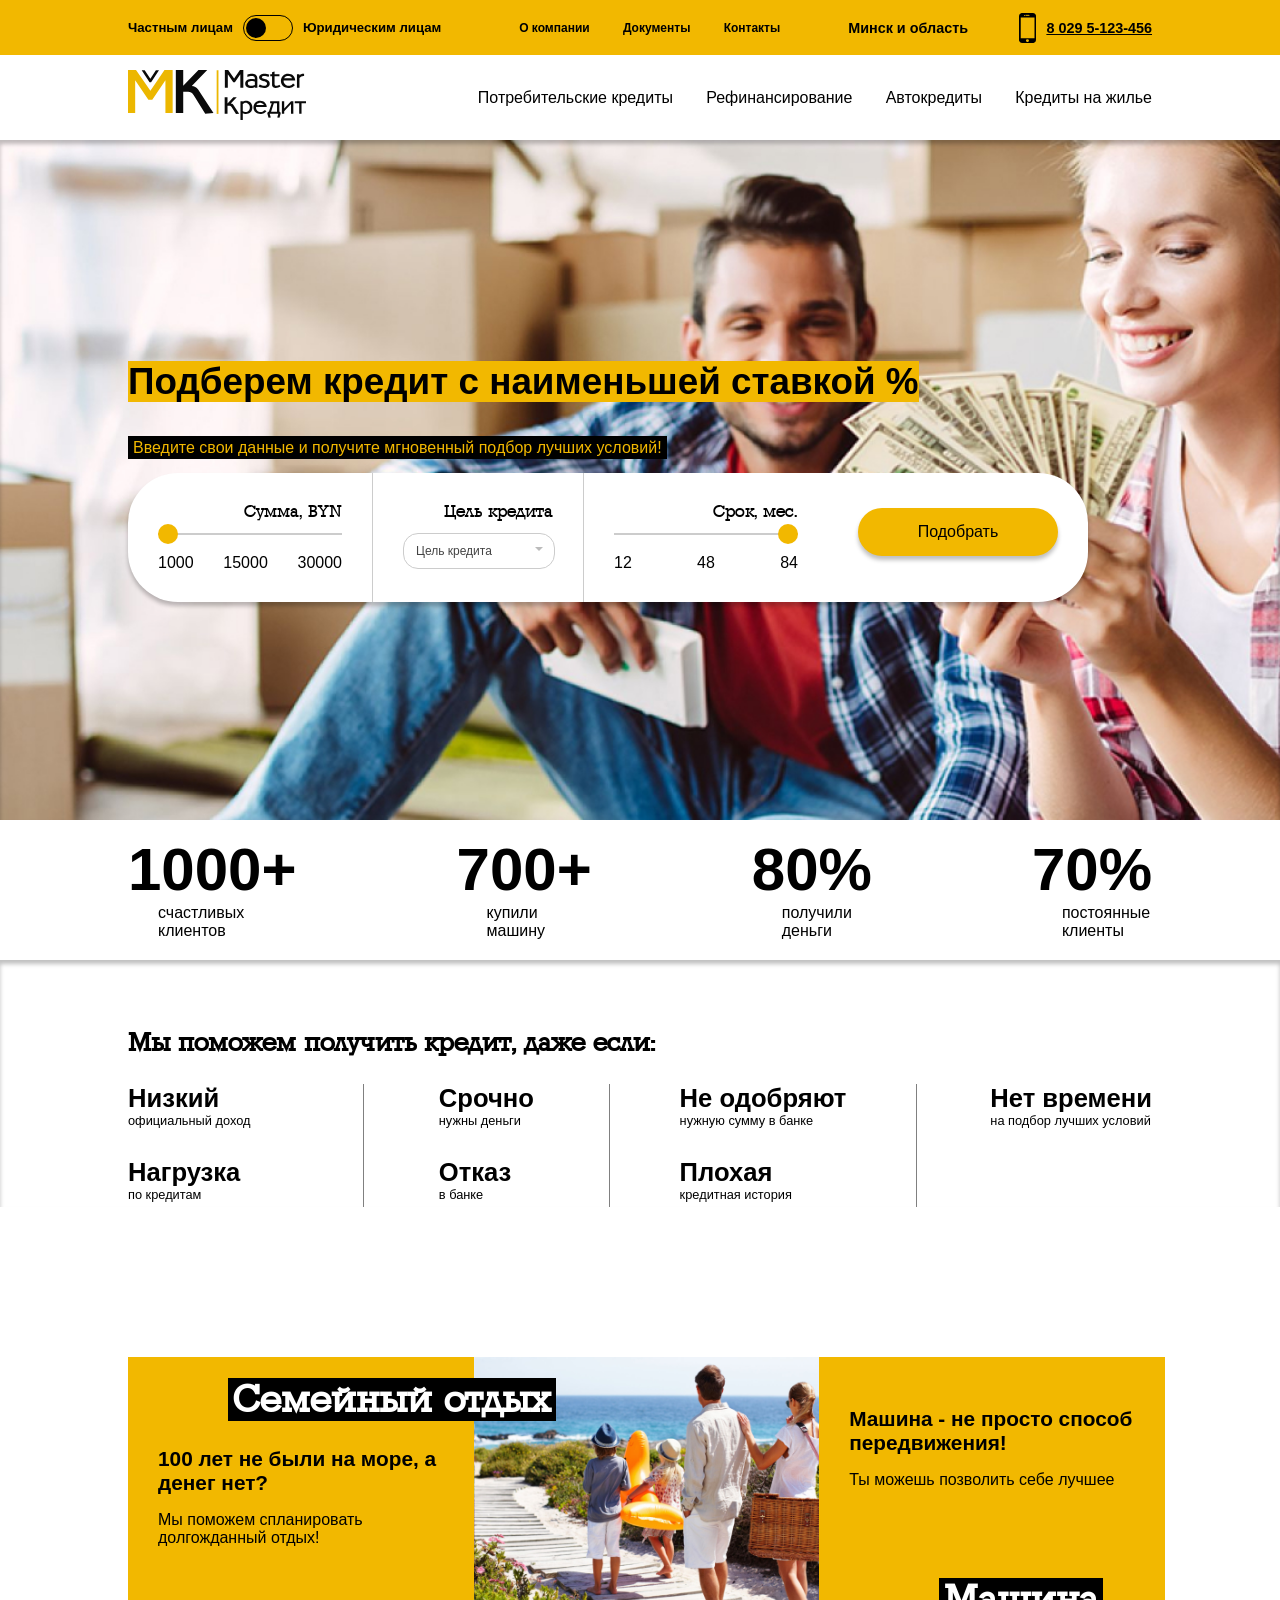
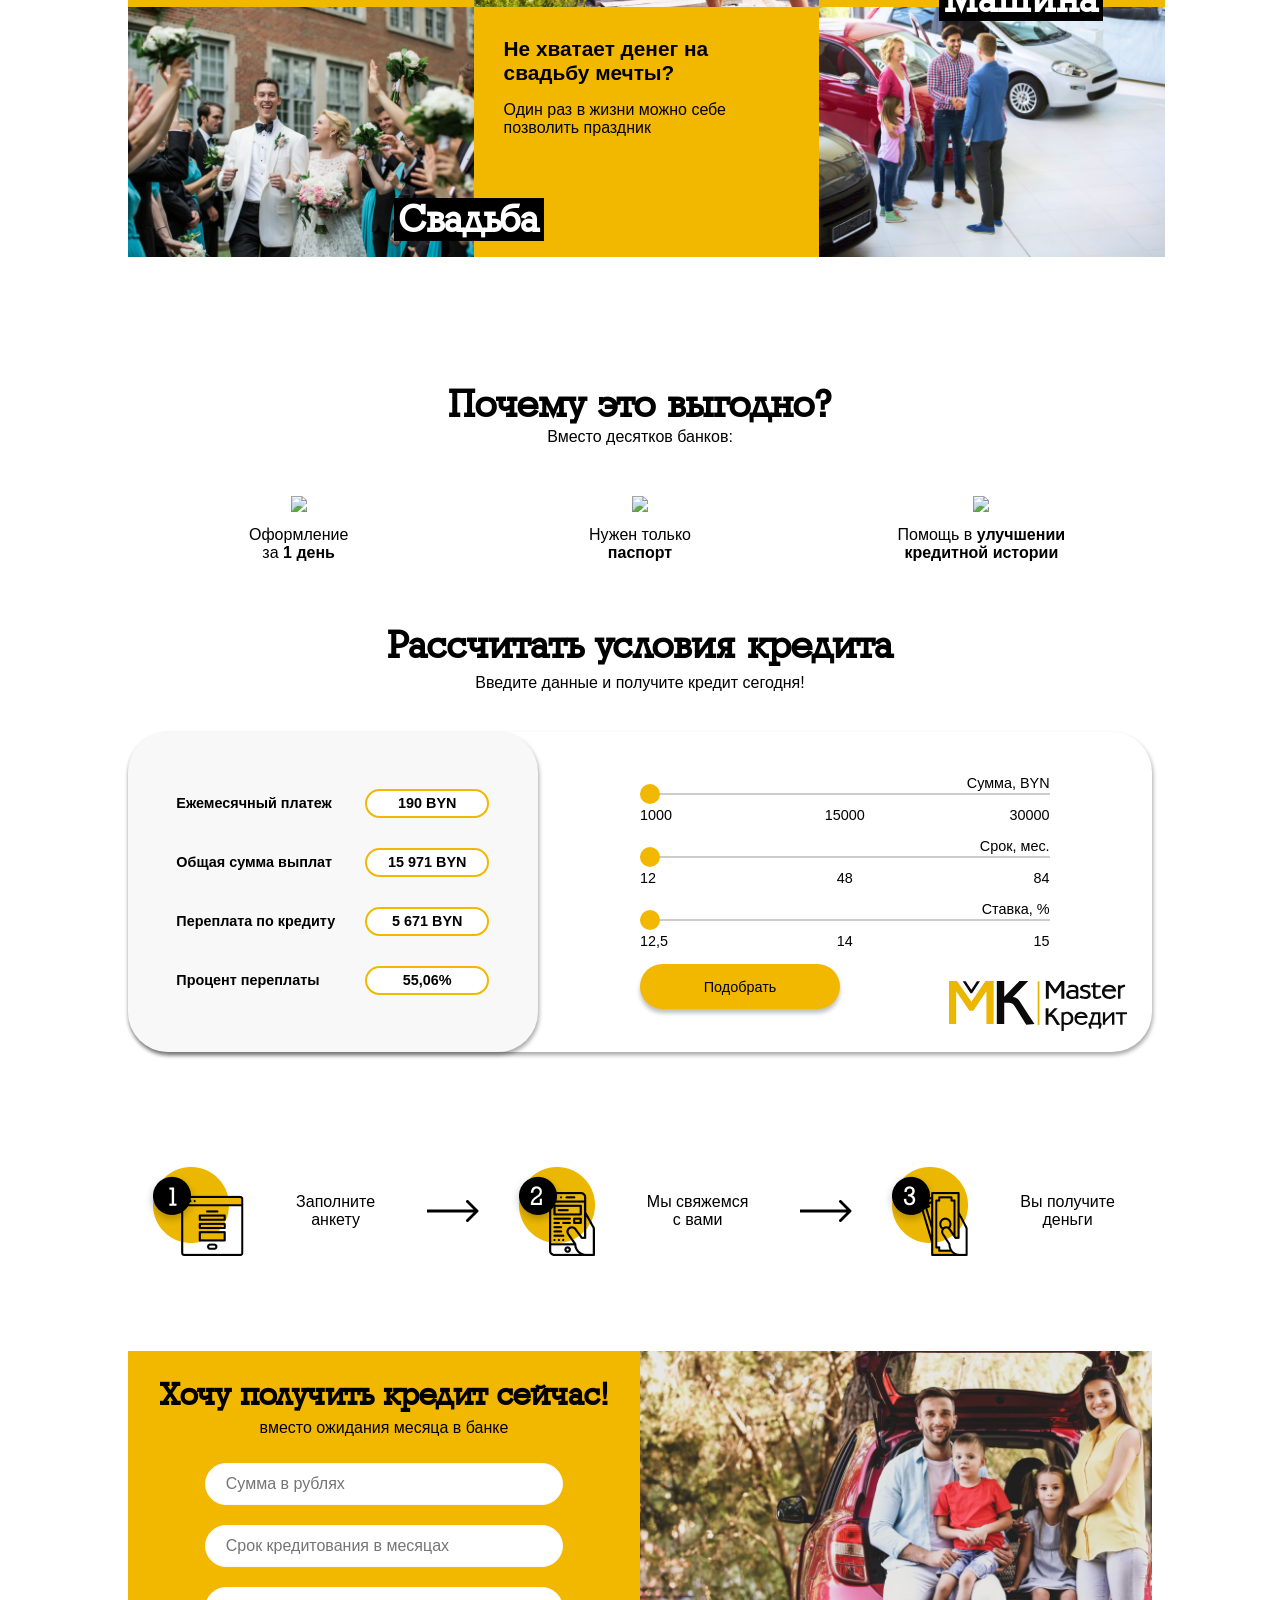
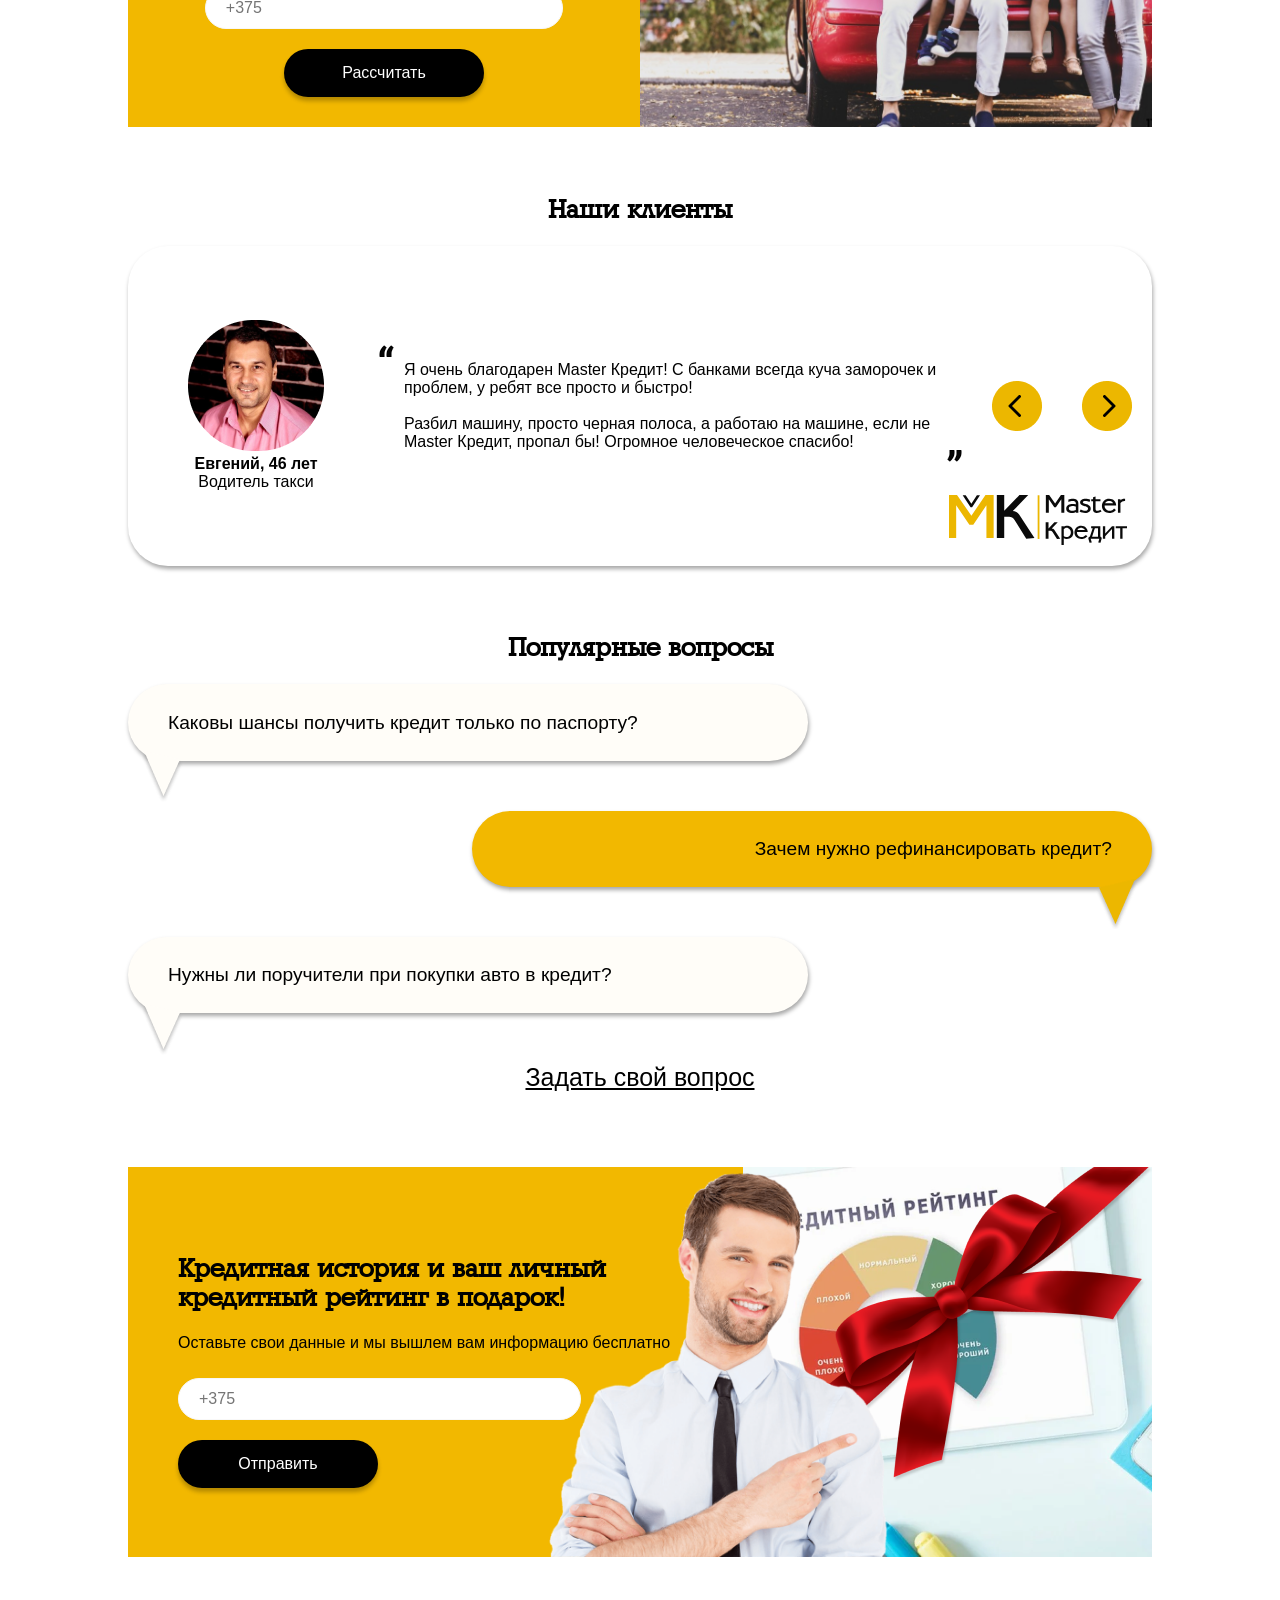
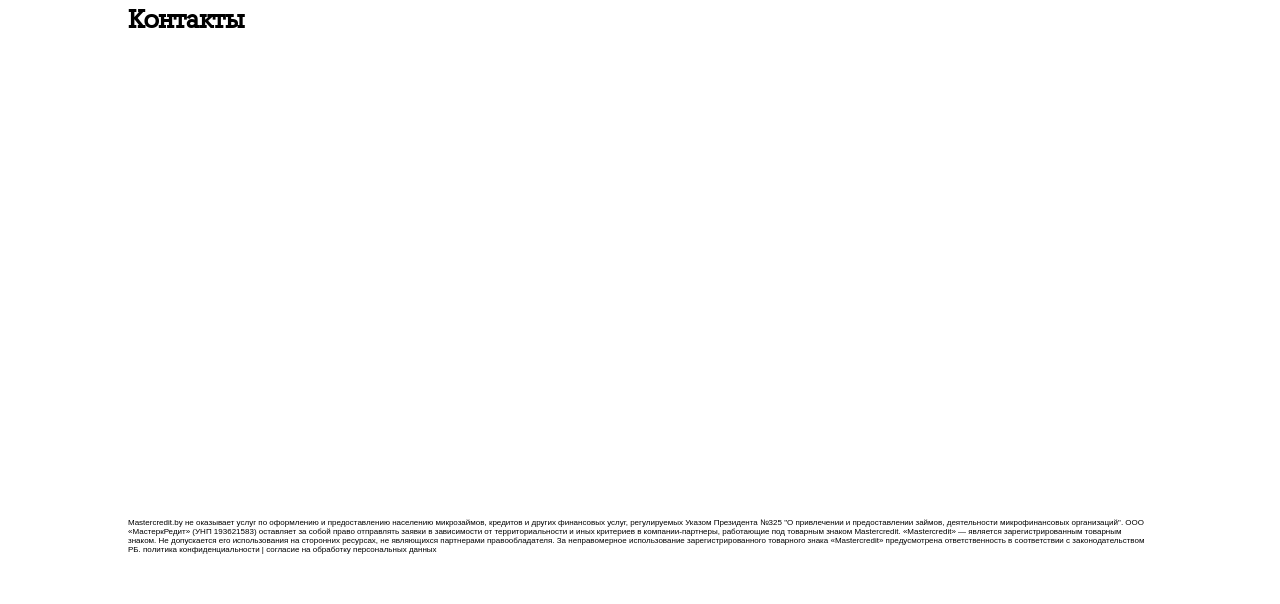
==== index.html @ 84ad0b0e ":wq" ====
<!DOCTYPE html>
<html>
<head> 
	<meta charset="utf-8">
	<meta name="viewport" content="width=device-width, initial-scale=1">
	<title>Master Кредит</title>

	<link rel="stylesheet" type="text/css" href="normalize.css">
	<link rel="stylesheet" type="text/css" href="style.css">
	<link rel="stylesheet" type="text/css" href="slider.css">
	<link rel="stylesheet" type="text/css" href="custom_select.css">
	<link rel="stylesheet" type="text/css" href="sidebars.css">

	<style>
	@font-face {
    	font-family: Pompadur; /* Гарнитура шрифта */
    	src: url(images/17521.ttf); /* Путь к файлу со шрифтом */
   	}
   	.custom-font {
    	font-family: Pompadur, 'Comic Sans MS', cursive;
   	}
	</style>
	
</head>
<body>
<header>
	<div class="header-content">
		<div class="yellow-nav" id="yellownav">
			<div class="nav-content">
				<div class="switch">
					<div>
						<span>Частным лицам</span>
					</div>
					<div>
						<div class="switch-button">
							<div>
							</div>
						</div>
					</div>
					<div>
						<span>Юридическим лицам</span>
					</div>
				</div>
				<div class="subnav">
					<ul>
						<li><a href='about_company.html'><span>О компании</span></a></li>
						<li><a href="docs.html"><span>Документы</span></a></li>
						<li><span>Контакты</span></li>
					</ul>
				</div>
				<div class="cities">
					<span>Минск и область</span>
				</div>
				<div class="telephone">
					<img src="images/phone.png">
					<span><a href="tel:+80295123456">8 029 5-123-456</a></span>
				</div>
			</div>
		</div>
		<div class="sidebar-button">
			<img src="images/cross.png">
		</div>
		<div class="yellow-sidebar">
				<div class="switch">
					<div class="switch-person">
						<span>Частным<br>лицам</span>
					</div>
					<div class="switch-entity">
						<span>Юридическим<br>лицам</span>
					</div>
				</div>
				<div style="width: 66%; margin: 0 auto;">
					<div class="ul-box">
						<ul>
							<li><a href='about_company.html'><span>О компании</span></a></li>
							<li><a href="docs.html"><span>Документы</span></a></li>
							<li><span>Контакты</span></li>
						</ul>
					</div>
					<hr>
					<div class="cities">
						<span>Минск и область</span>
					</div>
					<div class="telephone">
						<img src="images/phone.png">
						<span><a href="tel:+80295123456">8 029 5-123-456</a></span>
					</div>
					</div>
			</div>
		<div class="white-nav">
			<div class="nav-content">
				<a href="index.html">
					<div class="logo"><img src="images/logo.svg"></div>
				</a>
				<div class="subnav">
					<ul>
						<li><a href='consumer_credit.html'>Потребительские кредиты</a></li>
						<li><a href='refinancing.html'>Рефинансирование</a></li>
						<li><a href='car_credit.html'>Автокредиты</a></li>
						<li style="margin-right: 0"><a href='home_loans.html'>Кредиты на жилье</a></li>
					</ul>
				</div>
			</div>
		</div>
	</div>
</header>
<div class="slide main-slide">
	<div class="page">
		<h3><span class="yellow-fond">Подберем кредит с наименьшей ставкой % </span></h3>
		<p><span class="black-fond">Введите свои данные и получите мгновенный подбор лучших условий!</span></p>
		<div class="head-calculator">
			<form>
				<div>
					<div>
						<label for="sum" class="custom-font">Сумма, BYN</label>
						<input type="range" min="1000" max="30000" step="30" value="1000" id="sum">
						<div class="span-holder">
							<span>1000</span><span>15000</span><span>30000</span>
						</div>
					</div>
				</div>
				
					<!-- <div>
						<label for="select" class="custom-font">Цель кредита</label>
						<div class="custom-select" style="width: 200px;">
							<select name="select" id="select">
								<option selected value="1">Автокредит</option>
			    				<option value="2">Кредит для бизнеса</option>
			    				<option value="3">Бытовой кредит</option>
			    			</select>
		    			</div>
	    			</div> -->
    			<div class="super-wrapper">
	    			<div class="Wrapper" style="width: 180px;position: absolute;">
	    				<p class="custom-font">Цель кредита</p>
						<div class="selectric" onclick="show ();">
	    					<div class="label"><span>Цель кредита</span><b class="button">▾</b>
	    					</div>
	    					<div id="options" class="hidden">
					            <ul class="select-menu">
					                <li>Автокредит</li>
					                <li>Кредит для бизнеса</li>
					                <li>Бытовой кредит</li>
<!-- 					                <li>Option 4</li>
					                <li>Option 5</li>
					                <li>Option 6</li>
					                <li>Option 7</li>  -->
					            </ul>
					        </div>
					    </div>
					</div>
				</div>
				<div>
					<div>
						<label for="time" class="custom-font">Срок, мес.</label>
						<input type="range" min="12" max="84" step="6" value="1000" id="time">
						<div class="span-holder">
							<span>12</span><span>48</span><span>84</span>
						</div>
					</div>
				</div>
				<div>
					<div id="button-container">
					<button type="submit"><p>Подобрать</p></button>
					</div>
				</div>
			</form>
		</div>
	</div>
</div>
<div class="head-numbers">
	<div class="page">
		<div>
			<h2>1000+</h2>
			<p>счастливых клиентов</p>
		</div>
		<div>
			<h2>700+</h2>
			<p>купили машину</p>
		</div>
		<div>
			<h2>80%</h2>
			<p>получили деньги</p>
		</div>
		<div>
			<h2>70%</h2>
			<p>постоянные клиенты</p>
		</div>
	</div>
</div>

<div class="slide second-slide">
	<div class="page">
		<h2 class="title custom-font">Мы поможем получить кредит, даже если:</h2>
		<div class="second-slide-content-box">
			<div>
				<div>
					<div>
						<h3>Низкий</h3>
						<p>официальный доход</p>
					</div>
					<div>
						<h3>Нагрузка</h3>
						<p style="margin-bottom: 5px">по кредитам</p>
					</div>
				</div>
			</div>
			<div>
				<div>
					<div>
						<h3>Срочно</h3>
						<p>нужны деньги</p>
					</div>
					<div>
						<h3>Отказ</h3>
						<p style="margin-bottom: 5px">в банке</p>
					</div>
				</div>
			</div>
			<div>
				<div>
					<div>
						<h3>Не одобряют</h3>
						<p>нужную сумму в банке</p>
					</div>
					<div>
						<h3>Плохая</h3>
						<p style="margin-bottom: 5px">кредитная история</p>
					</div>
				</div>
			</div>
			<div>
				<div>
					<div>
						<h3>Нет времени</h3>
						<p>на подбор лучших условий</p>
					</div>
				</div>
			</div>
		</div>
	</div>
</div>
<div class="page">
	<div class="slide third-slide">
		<div class="box">
			<div>
				<h3 class="title custom-font" style="top:-10px; left: 100px; z-index: 1; white-space: nowrap"><span class="black-fond white-letters" style="padding: 5px 5px 0px 5px;">Семейный отдых</span></h3>
				<div class="grid-box grid-box-1">
					<h5>100 лет не были на море, а денег нет?</h5>
					<p>Мы поможем спланировать долгожданный отдых!</p>
				</div>
			</div>
			<div class="image_3">
				<!-- <img src="images/image_3.png"> -->
			</div>
			<div>
				<div class="grid-box grid-box-3">
					<h5>Машина - не просто способ передвижения!</h5>
					<p>Ты можешь позволить себе лучшее</p>
				</div>
				<h3 class="title custom-font" style="top:190px; left: 120px; z-index: 1; white-space: nowrap"><span class="black-fond white-letters" style="padding: 5px 5px 0px 5px;">Машина</span></h3>
				
			</div>
			<div class="image_5">
				<!-- <img src="images/image_5.png"> -->
			</div>
			<div>
				<div class="grid-box grid-box-5">
					<h5>Не хватает денег на свадьбу мечты?</h5>
					<p>Один раз в жизни можно себе позволить праздник</p>
				</div>
				<h3 class="title custom-font" style="top:160px; left: -80px; z-index: 1; white-space: nowrap"><span class="black-fond white-letters" style="padding: 5px 5px 0px 5px;">Свадьба</span></h3>
				
			</div>
			<div class="image_4">
				<!-- <img src="images/image_4.png"> -->
			</div>
		</div>
	</div>
	<div class="slide fourth-slide">
		<div>
			<h3 class="title custom-font">Почему это выгодно?</h3>
			<p>Вместо десятков банков:</p>
		</div>
		<div class="fourth-slide-box">
				<div>
					<figure>
						<img src="images/clocks.png">
					</figure>

					<figure>
						<img src="images/passport.png">
					</figure>

					<figure>
						<img src="images/document.png">
					</figure>
				</div>
				
				<div>
					<p>Оформление<br>за <strong>1 день</strong></p>
					<p>Нужен только<br><strong>паспорт</strong></p>
					<p>Помощь в <strong>улучшении<br>кредитной истории</strong></p>
				</div>

		</div>
	</div>
	<div class="slide fifth-slide">
		<div>
			<h3 class="title custom-font">Рассчитать условия кредита</h3>
			<p>Введите данные и получите кредит сегодня!</p>
		</div>
		<div class="main-calculator">
			<div class="results">
				<div>
					<div>
						<div>
							<span>Ежемесячный платеж</span>
						</div>
						<div class="res">
							<span>190 BYN</span>
						</div>
					</div>
					<div>
						<div>
							<span>Общая сумма выплат</span>
						</div>
						<div class="res">
							<span>15 971 BYN</span>
						</div>
					</div>
					<div>
						<div>
							<span>Переплата по кредиту</span>
						</div>
						<div class="res">
							<span>5 671 BYN</span>
						</div>
					</div>
					<div>
						<div>
							<span>Процент переплаты</span>
						</div>		
						<div class="res">
							<span>55,06%</span>
						</div>
					</div>
				</div>
			</div>
			<div class="calculator">
				<form>
				<div>
					<div>
						<label for="sum">Сумма, BYN</label>
						<input type="range" min="1000" max="30000" step="30" value="1000" id="sum">
						<div class="flex">
							<span>1000</span><span>15000</span><span>30000</span>
						</div>
					</div>
					<div>
						<label for="time">Срок, мес.</label>
						<input type="range" min="12" max="84" step="6" value="12" id="time">
						<div class="flex">
							<span>12</span><span>48</span><span>84</span>
						</div>
					</div>
					<div>
						<label for="stake">Ставка, %</label>
						<input type="range" min="12" max="15" step="10" value="12" id="stake">
						<div class="flex">
							<span>12,5</span><span>14</span><span>15</span>
						</div>
					</div>
				</div>
				<div style="display: flex; justify-content: space-between; position: relative;">
					<button type="submit"><p>Подобрать</p></button>
				</div>
				</form>
			</div>
			<img src="images/logo.svg">
		</div>
	</div>
	<div class="slide sixth-slide">
		<div class="algoritm">
			<img src="images/profile.png">
			<span>Заполните анкету</span>
			<img src="images/arrow.png">
			<img src="images/telephone.png">
			<span>Мы свяжемся с&nbsp;вами</span>
			<img src="images/arrow.png">
			<img src="images/money.png">
			<span>Вы получите деньги</span>
		</div>
		<div class="form">
			<div>
				<form>
					<h3 class="title custom-font">Хочу получить кредит сейчас!</h3>
					<p>вместо ожидания месяца в банке</p>
					<input type="number" name="sum" placeholder="Сумма в рублях" required>
					<input type="number" name="time" placeholder="Срок кредитования в месяцах" required>
					<input type="tel" name="tel" placeholder="+375" required>
					<button type="submit"><p>Рассчитать</p></button>
				</form>
			</div>
			<div>
			</div>
		</div>
	</div>
	<div class="slide seventh-slide">
		<h2 class="title custom-font">Наши клиенты</h2>
		<div class="comment-field">
			<div class="comment-photo">
				<figure>
					<img src="images/comment_photo_1.png">
					<figcaption><strong>Евгений, 46 лет</strong><br>Водитель такси</figcaption>
				</figure>
			</div>
			<div class="comment-quote">
				<img src="images/quotes.png">
				<p>Я очень благодарен Master Кредит! С банками всегда куча заморочек и проблем, у ребят все просто и быстро!<br><br>Разбил машину, просто черная полоса, а работаю на машине, если не Master Кредит, пропал бы! Огромное человеческое спасибо!</p>
				<img src="images/quotes.png" style="transform: rotate(180deg)">
			</div>
			<!-- <div class="comment-nav"> -->
				<img src="images/arrow_yellow.png" style="transform: rotate(180deg)">
				<img src="images/arrow_yellow.png">
			<!-- </div> -->
			<img src="images/logo.svg">
		</div>
	</div>
	<div class="slide eighth-slide">
		<h2 class="title custom-font">Популярные вопросы</h2>
		<div class="question white-question">
			<div>
				<p>Каковы шансы получить кредит только по паспорту?</p>
			</div>
			<img src="images/triangle_white.png">
		</div>
		<div class="question yellow-question">
			<div>
				<p>Зачем нужно рефинансировать кредит?</p>
			</div>
			<img src="images/triangle_yellow.png">
		</div>
		<div class="question white-question">
			<div>
				<p>Нужны ли поручители при покупки авто в кредит?</p>
			</div>
			<img src="images/triangle_white.png">
		</div>
		<div>
			<p>Задать свой вопрос</p>
		</div>
	</div>
	<div class="slide ninth-slide form">
		<div>
			<form>
				<h2 class="title custom-font">Кредитная история и ваш личный кредитный рейтинг в подарок!</h2>
				<p>Оставьте свои данные и мы вышлем вам информацию бесплатно</p>
				<input type="tel" name="tel" placeholder="+375" style="margin-left: 0" required>
				<button type="submit" style="margin-left: 0"><p>Отправить</p></button>
			</form>
		</div>
		
		<img src="images/man_finger.png" height="390" style="position: absolute;right: 250px;">
		<img src="images/gift.png">
		
	</div>
</div>
<div class="page">
		<section class="contacts">
			<h2 class="title custom-font">Контакты</h2>
			<iframe src="https://www.google.com/maps/embed?pb=!1m18!1m12!1m3!1d50786.79485401171!2d27.545911509721822!3d53.90257461713392!2m3!1f0!2f0!3f0!3m2!1i1024!2i768!4f13.1!3m3!1m2!1s0x46dbcfc7f84568c3%3A0x92f114a4cc6ea2bc!2z0JTQtdGC0YHQutCw0Y8g0L7QtNC10LbQtNCwIFNhcmRpbmEgYmFieQ!5e0!3m2!1sru!2sru!4v1595436982731!5m2!1sru!2sru" width="800" height="450" frameborder="0" style="border:0;" allowfullscreen="" aria-hidden="false" tabindex="0"></iframe>
		<p>Mastercredit.by не оказывает услуг по оформлению и предоставлению населению микрозаймов, кредитов и других финансовых услуг, регулируемых Указом Президента №325 "О привлечении и предоставлении займов, деятельности микрофинансовых организаций". ООО «МастеркРедит» (УНП 193621583) оставляет за собой право отправлять заявки в зависимости от территориальности и иных критериев в компании-партнеры, работающие под товарным знаком Mastercredit.
		«Mastercredit» — является зарегистрированным товарным знаком. Не допускается его использования на сторонних ресурсах, не являющихся партнерами правообладателя. За неправомерное использование зарегистрированного товарного знака «Mastercredit» предусмотрена ответственность в соответствии с законодательством РБ.
		политика конфиденциальности | согласие на обработку персональных данных</p>
		</section>
	</div>
<div class="popup-wrapper">
	<div>
		<div class="popup-content">
			<h4 class="custom-font no-margins">Введите номер телефона</h4>
			<p class="no-margins">и мы сообщим вам условия кредитования</p>
			<form>
				<input type="tel" name="tel" placeholder="+375" required>
				<button type="submit"><p>Отправить</p></button>
			</form>
		</div>
		<img src="images/ipad.png" height="250">
		<img src="images/logo.png">
		<img src="images/cross.svg">
	</div>
</div>
</body>
<script type="text/javascript" src="custom_select.js"></script>
<script type="text/javascript" src="app.js"></script>
</html>
---- style.css ----
::selection {
	background-color: #F2B800;
}

.page, .nav-content {
	width: 80vw;
	margin: 0 auto;

	font-family: Arial;
}

.no-margins {
    margin: 0;
    padding: 0;
}

/*.header-content {
	max-width: 900px;
	margin: 0 15vw;

}*/

h3 {
	font-size: 2.2em;
}

a {
	text-decoration: none;
	color: inherit;
}

a:visited {
	color: inherit;
}

.yellow-nav {
	background-color: #F2B800;
	height: 55px;
	font-weight: 700;
	font-size: 12px; 
	white-space: nowrap
}


.yellow-fond {
	background-color: #F2B800;
	display: inline;
}

.black-fond {
	background-color: black;
	display: inline;
	color: #F2B800;
}

.white-letters {
	color: #fff;
}


.nav-content {
	height: 100%;
	display: flex;
	justify-content: space-between;
}

.nav-content > div {
	margin-right:2.5vw;
	display: flex;
	align-items: center;
	justify-content: center;
}


/*Переключатель в хедере*/
.switch {
	display: flex;
	text-align: center;
}

.switch > div {
	align-items: center;
	justify-content: center;
	margin-right: 10px;
	font-size: 1.1em;
}

.switch-button {
	width: 50px;
	height: 26px;
	border: 1px solid #000000;
	box-sizing: border-box;
	border-radius: 13px;
}

.switch-button > div {
	width: 20px;
	height: 20px;
	border-radius: 10px;
	background-color: black;
	margin: 2px;
}



/*Страницы сайта*/
.subnav > ul {
	height: 100%;
	list-style-type: none;
	display: flex;
	margin: 0;
	padding: 0;
}

.subnav > ul > li {
	display: flex;
	align-items: center;
	justify-content: center;
	margin-right: 1.3vw;
	margin-left: 1.3vw;

}


/*Города*/
.cities {
	font-size: 1.2em;
}

/*Телефон*/

.yellow-nav .telephone {
	font-size: 1.2em;
	text-decoration: underline;
	margin-right: 0;
	display: flex;
	align-items: center;
}

.telephone > img{
	margin-right: 10px;
}



.white-nav {
	padding: 15px;
}

.white-nav .nav-content {
	justify-content: space-between;
}

.white-nav .subnav {
	margin-right: 0;
}





.main-slide {
	background-image: url('images/image_1.jpg');
	background-repeat: no-repeat;
  	background-size: cover;
  	background-position: center;
  	height: 70vh;
  	box-shadow: inset 0px 4px 4px rgba(0, 0, 0, 0.25);
}


/*Заголовки заглавного слайда*/
.main-slide > .page {
	padding-top: 15vh;
}

.main-slide h3 {
	font-size: 2.3em;
	
	line-height: 1.1;
}

/*.main-slide p {
	font-size: 1.6em;
}
*/
.main-slide p span {
	padding: 3px 5px;
}


/*Калькулятор заглавного слайда*/
.head-calculator {
	width: 75vw;
	background-color: white;
	border-radius: 50px;
	box-shadow: 0px 4px 4px rgba(0, 0, 0, 0.25);
}

.head-calculator > form {
	display: flex;
}


.head-calculator > form > div {
	
	flex: 1 1 100%;
}

.head-calculator > form > div > div {
	margin: 30px;
	text-align: right;

}

.head-calculator > form > div:nth-child(1) {
	border-right: 1px solid #CCCCCC;
}

.head-calculator > form > div:nth-child(2) {
	border-right: 1px solid #CCCCCC;
	flex: 0 0 210px;
}


/*.head-calculator > form > div:last-child {
	border-right: 1px solid #CCCCCC;
}*/

.head-calculator label, .head-calculator input {
	display: block;
}

.head-calculator input {
	width: 100%;
	margin: 10px 0;
}

.span-holder {
	display: flex;
	justify-content: space-between;
}

/*#button-container {
	display: block;
	width: 200px;
	margin: 30px auto;
}*/

button[type=submit]{
	background-color: #F2B800;
	border-color: transparent;
	border-radius: 25px;
	box-shadow: 0px 4px 4px rgba(0, 0, 0, 0.25);
	width: 200px;
	margin: 0 auto;
	display: block;
	outline: none;

}

button[type=submit] > p {
	font-size: 1em;
	margin: 12px;

}




.head-numbers .page {
	display: flex;
	justify-content: space-between; 
	text-align: center;
}

.head-numbers {
	text-align: center;
}
.head-numbers h2 {
	font-size: 60px;
	margin: 0;
	margin-top: 15px;
	padding: 0;
}

.head-numbers p {
	margin: 0;
	margin-left: 30px; 
	margin-bottom: 20px;
	padding: 0;
	width: 50px;

}



.slide {
	padding-top: 50px;
}

.second-slide{
	box-shadow: inset 0px 4px 4px rgba(0, 0, 0, 0.25);
}

.second-slide h2 {
	margin-bottom: 25px;
}

.second-slide-content-box{
	display: flex;
}



.second-slide-content-box h3 {
	margin: 0;
	padding: 0;
	font-size: 1.6em;
}

.second-slide-content-box p {
	margin: 0;
	padding: 0;
	margin-bottom: 30px;
	font-size: 0.8em;
}



.second-slide-content-box > div {
	flex: 1 1 23%;
	border-right: 1px solid grey;
	display: flex;
}

.second-slide-content-box > div > div {
	/*display: inline-block;
	margin: 50px;*/ 
	margin: auto;
}

.second-slide-content-box > div:nth-child(1) > div{
	margin-left: 0;
}

.second-slide-content-box > div:nth-child(2){
	flex: 1 1 24%;
}
.second-slide-content-box > div:nth-child(3){

	flex: 1 1 30%;
}

.second-slide-content-box > div:nth-child(4) > div{
	margin-right: 0;
	margin-top: 0;
}

.second-slide-content-box > div:nth-child(4){
	border: none;
}

.third-slide {
	display: flex;
	margin-top: 100px 
}

.third-slide .box {
	display: grid;
	grid-template-columns: 27vw 27vw 27vw;
	margin: auto;
}

.third-slide> div >div:nth-child(odd){
	background-color: #F2B800;
}





.image_3, .image_4, .image_5 {
	height: 250px;
}
.image_3 {
	background-image: url('images/image_3.png');
  	background-size: cover;
  	background-position: center;
 }

.image_4 {
	background-image: url('images/image_4.png');
  	background-size: cover;
  	background-position: center;
 }

.image_5 {
	background-image: url('images/image_5.png');
  	background-size: cover;
  	background-position: center;
 }

.box > div {
	position: relative;
}

.box h3 {
	position: absolute;
}

.grid-box {
	margin: 30px;
}

.grid-box h5 {
	font-size: 1.3em;
	margin: 0;
	padding: 0;
}

.grid-box-1 {
	margin-top: 90px;
}

.grid-box-3 {
	margin-top: 50px;
}

.fourth-slide {
	text-align: center;
	margin-top: 80px;
}

.fourth-slide h3{
	margin:0;
	padding: 0; 
}

.fourth-slide p {
	margin-top: 0;
	padding-top: 0;
	flex: 1 1 100%;
}

.fourth-slide-box {
	margin-top: 50px;
}

.fourth-slide-box div {
	display: flex;
}

.fourth-slide-box figure {
	flex: 1 1 100%;
	margin: auto;
	padding: 0;
}

.fourth-slide-box figure img {
	margin-bottom: 10px;
}

.fourth-slide-box > div {
	display: flex;
}

.fifth-slide {
	text-align: center;
}

.fifth-slide h3 {
	margin: 0;
	padding: 0; 
}

.fifth-slide p {
	margin: 0;
	padding: 0;
	margin-bottom: 40px;
	margin-top: 5px;
}

.main-calculator {
	width: 80vw;
	height: 320px;
	box-shadow: 1px 3px 4px rgba(0, 0, 0, 0.35);
	border-radius: 40px;
	display: flex;
	font-size: 0.9em;
	position: relative;
}

.results {
	background-color: #F8F8F8;
	box-shadow: 1px 3px 4px rgba(0, 0, 0, 0.35);
	border-radius: 40px;
	width: 40%;
	display: flex;
}

.results > div {
	margin: auto;
}

.results > div > div {
	display: flex;
	justify-content: space-between;
	margin: 30px;
}

.results > div > div > div {
	
	display: flex;

}

.results span {
	margin: auto;
	margin-right: 30px;
	font-weight: 700;
}

.results .res {
	background-color: white;
	border: 2px solid #F2B800;
	border-radius: 15px;
	height: 25px;
	margin-right: 0;
}

div.res{
	margin: auto;
	align-content: flex-end;
	width: 120px;
}

.results .res > span {
	margin: auto;
}

.calculator {
	text-align: right;
	width: 40%;
	margin: auto;
	position: relative;
}

.calculator input ~ div {
	display: flex;
	margin-bottom: 15px;
}

.calculator span{
	flex: 1 1 100%; 
}

.calculator span:first-child{
	text-align: left;
}

.calculator span:nth-child(2){
	text-align: center;
}


.calculator button[type=submit] {
	margin: 0;
	height: 45px;
}

.main-calculator img {
	position: absolute;
	bottom: 20px;
	right: 25px;
}



.algoritm {
	margin-top: 50px;
	margin-bottom: 80px;
	display: flex;
	justify-content: space-around;
	align-items: center;
	text-align: center;
}

.algoritm img, .algoritm span {
	margin: 15px;
}


.form {
	display: flex;
	justify-content: center;
	width: 100%;
}

.form > div {
	width: 50%;
	background-color: #F2B800;
	display: flex;
}


.form > div > form {
	text-align: center;
	margin: 30px;
	margin-top: 0;
}

.form h3 {
	font-size: 1.8em;
	margin-bottom: 0; 
}

.form p {
	margin-top: 5px; 
}

.form input {
	width: 70%;
	margin: 10px;
	border-radius: 25px;
	height: 40px;
	border: 1px solid #f8f8f8;
	padding: 0 20px;
	outline: none;
}

.form button {
	margin-top: 10px; 
	background-color: black;
	color: white;
}



.form > div:last-child {
	background-image: url('images/family_car.png');
  	background-size: cover;
  	background-position: center;
}


.seventh-slide{
	text-align: center;
}

.comment-field {
	box-shadow: 1px 3px 4px rgba(0, 0, 0, 0.35);	
	width: 80vw;
	height: 320px;
	box-shadow: 1px 3px 4px rgba(0, 0, 0, 0.35);
	border-radius: 40px;
	display: flex;
	align-items: center;
	justify-content: space-around;
	position: relative;
}

.comment-field > div, .comment-field > img {
	margin: 20px;
}

.comment-quote{
	position: relative;
	text-align: left;
	max-width: 550px;
	
}

.comment-quote img {
	position: absolute;
}

.comment-quote img:first-child {
	left: -25px;
}

.comment-quote img:last-child {
	right: -10px;
	bottom: 5px;
}

.comment-field img[src*=logo] {
	position: absolute;
	right: 25px;
	bottom: 20px;
	margin: 0;
}


.eighth-slide {
	text-align: center;
}

.eighth-slide p {
	font-size: 1.2em;
}

.question {
	box-shadow: 1px 3px 4px rgba(0, 0, 0, 0.35);
	border-radius: 40px;
	max-width: 600px; 
	padding: 8px 40px;
	position: relative;
	margin-bottom: 50px;
	display: flex;
}

.triangle {
	width: 36px;
	height: 45px;
	background: #FFFDF8;
	box-shadow: 0px 4px 4px rgba(0, 0, 0, 0.25);
}

.question > img {
	position: absolute;
	left: 10px;
	top: 63px;
}

.white-question {
	background-color: #FFFDF8;
}

.yellow-question {
	margin-left: auto;
	background-color: #F2B800;
	position: relative;
}

.yellow-question > div {
	margin-left: auto;
	
}

.yellow-question > img {
	position: absolute;
	left: 620px;
    top: 63px;
}

.eighth-slide > div:last-child {
	font-size: 1.3em;
	text-decoration: underline;
}

.ninth-slide {
	position: relative;
}

.ninth-slide > div {
	width: 70%;
	display: flex;
}

.ninth-slide > div > form {
	text-align: left;
	margin: auto 50px;
	z-index:1
}

	#button-container {
		margin-top: 35px; 
	}


@media screen and (max-width: 1200px) {
	.nav-content {
		font-size: 0.9em;
		margin-left: 3%;
	}

	img[src*=logo]{
		width: 122px;
	}

	.algoritm {
		font-size: 0.9em;
	}

	.algoritm img {
		width: 60px;
	}
	.head-calculator {
		position: absolute;
		width: 80vw;
	}

	.head-calculator button {
		width: 140px;
	}

	.head-calculator span, .head-calculator p{
		font-size: 12px;
	}

	.eighth-slide p {
		font-size: 1em;
	}

	.question > img {
		top: 53px;
	}

	.subnav {
		width: 100%;
	}

	.subnav > ul {
		width: 100%;
	}

	.subnav > ul > li {
		flex: 1 1 100%;
	}

	.white-nav .logo {
		margin-right: 4vw;
	}

	.third-slide h5 {
		font-size: 1.1em;
	}

	.third-slide p {
		font-size: 0.9em;
	}
}

@media screen and (max-width: 540px) {

	.page{
		width: 100%;
		text-align: center;
	}

	.head-calculator {


	}

	.main-slide {
		height: 55vh;
		background-image:url('images/main_image_phone.jpg');
	}

	.main-slide h3 {
		font-size: 1.6em;
		width: 80vw;
    	margin: 0 auto;
	}

	.main-slide p {
		font-size: 1.2em;
		width: 80vw;
    	margin: 0 auto;
    	margin-top: 5vh;
	}
}

.popup-wrapper {
	display: none;
	position: fixed;
	top:0;
	width: 100%;
	height: 100%;
	background-color: rgba(0,0,0,0.6);
	z-index: 50000;
}

.popup-wrapper > div {
	width: 600px;
	background-color: white;
	border-radius: 50px;
	box-shadow: 0px 4px 4px rgba(0, 0, 0, 0.25);
	margin: auto;
	position: relative;
}

.popup-content {
	margin: 50px 70px;
	width: 60%;
}

.popup-content p {
	margin-top: 5px;
	margin-bottom: 30px;
}

.popup-content input {
	width: 85%;
	margin-bottom: 20px;
	border-radius: 25px;
	height: 40px;
	border: 1px solid #ccc;
	padding: 0 20px;
	outline: none;
}

.popup-content button {
	width: 150px;
	height: 45px;
}

.popup-content button p{
	margin: 8px;
}

.popup-wrapper img {
	position: absolute;
	right: 0;
	bottom: 0;
}

.popup-wrapper img[src*='logo'] {
	right: 25px;
    bottom: 20px;
}

.popup-wrapper img:last-child {
	top: 0;
	right: -40px;
	cursor: pointer;
}

.contacts {
	margin-bottom: 50px;
	margin-top: 50px;
}

.contacts p:last-child {
	font-size: 0.5em;
	text-align: left;
}
---- slider.css ----
input[type=range] {
	-webkit-appearance: none;
	width: 100%;
}
input[type=range]:focus {
  outline: none;
}





input[type=range]::-webkit-slider-thumb {
	-webkit-appearance: none;
  height: 20px;
	width: 20px;
	border-radius: 50%;
	background: #F2B800;
	cursor: pointer;
	margin-top: -11px; /* Вам нужно указать значение для поля в Chrome, но в Firefox и IE это происходит автоматически */
}

input[type=range]::-moz-range-thumb {
	height: 20px;
	width: 20px;
	border-radius: 50%;
	background: #F2B800;
	cursor: pointer;
}

input[type=range]::-ms-thumb {
	height: 20px;
	width: 20px;
	border-radius: 50%;
	background: #F2B800;
	cursor: pointer;
}

input[type=range]::-ms-track {
  width: 100%;
  cursor: pointer;
  background: transparent; /* Скрывает слайдер, чтобы можно было добавить собственные стили. */
  border-color: transparent;
  color: transparent;

}




input[type=range]::-webkit-slider-runnable-track {
  width: 100%;
  cursor: pointer;
  background: none;
  border-top: 2px solid #CCCCCC;

}
 
input[type=range]::-moz-range-track {
  width: 100%;
  cursor: pointer;
  background: none;
  border-top: 2px solid #CCCCCC;

}
 
input[type=range]::-ms-track {
  width: 100%;
  cursor: pointer;
  background: transparent;
  border-color: transparent;
  border-width: 16px 0;
  color: transparent;
}
input[type=range]::-ms-fill-lower {
  background: #CCCCCC;
}

input[type=range]::-ms-fill-upper {
  background: #CCCCCC;
}
---- custom_select.css ----
.super-wrapper {
        position: relative;
        width: 240px;
        flex: 0 0 240px;
      }


      .Wrapper p {
        font-size: 1em;
        margin: 0;
        padding: 0;
        margin-bottom: 10px;
      }


      .selectric {
          width: 150px;
          border: 1px solid #ccc;
          border-radius: 15px;
          background: #fff;
          position: relative;
          z-index: 1;
          -webkit-touch-callout: none;
          -webkit-user-select: none;
          -khtml-user-select: none;
          -moz-user-select: none;
          -ms-user-select: none;
          user-select: none;
          cursor: default;

      }
      .selectric .label {
          text-align: left;
          display: block;
          white-space: nowrap;
          overflow: hidden;
          margin: 0 30px 0 0;
          padding: 8px;
          padding-left: 12px;
          font-size: 12px;
          line-height: 18px;
          color: #444;
          min-height: 18px;
      }
      .selectric .button {
          display: block;
          position: absolute;
          right: 0;
          top: 0;
          width: 30px;
          height: 30px;
          color: #BBB;
          text-align: center;
          font: 0/0 a;
          *font: 20px/30px Lucida Sans Unicode, Arial Unicode MS, Arial;
      }
      .selectric .button:after {
          content:" ";
          position: absolute;
          top: 0;
          right: 0;
          bottom: 0;
          left: 0;
          margin: auto;
          width: 0;
          height: 0;
          border: 4px solid transparent;
          border-top-color: #BBB;
          border-bottom: none;
      }
      .select-menu {
          text-align: left;
          height: 75px;
          width: 128px;
          overflow: hidden;
          
          list-style-type: none;
          margin-top: 0;
          margin: 0 30px 0 0;
          padding: 8px;
          padding-left: 12px;
          font-size: 12px;
          line-height: 25px;
          position: absolute;
          background: white;
          border: 1px solid #ccc;
          border-radius: 15px;
          position: absolute;
          z-index: 1;
          -webkit-touch-callout: none;
          -webkit-user-select: none;
          -khtml-user-select: none;
          -moz-user-select: none;
          -ms-user-select: none;
          user-select: none;
          cursor: pointer;
      }
      .hidden {
          visibility: hidden;
      }
      .visible {
          visibility: visible;
      }
      .Wrapper p.custom-font {
        margin-right: 30px;
      }


@media screen and (max-width: 1200px) {


     

       .select-menu {
        width: 130px;
       }
}
---- sidebars.css ----
.yellow-sidebar {
	font-size: 0.9em;
	font-family: Arial;
	font-weight: 600;
	position: fixed;
	top: 0;
	right: -400px;
	width: 400px;
	height: 100vh;
	background-color: #F2B800;
	z-index: 20000;
	transition: right 0.5s ease-out;
	display: none;

}

.yellow-sidebar .switch {
	margin: 0;
	height: 100px;

}

.yellow-sidebar > .switch > div {
	width: 50%;
	margin: 0;
	display: flex;
}

.yellow-sidebar .switch div:last-child {
	background-color: white;
}

.yellow-sidebar div {
	margin: 20px 0;
}

hr {
	border: 1px solid black;
	margin: 20px 0;
}

.ul-box ul{
	list-style-type: none;
	margin: 0;
	padding: 0;
}

.ul-box ul li{
	margin: 20px 0;
}

.sidebar-button {
	position: fixed;
	top: 0;
	width: 65px;
	height: 65px;
	right: 0;
	background-color: #F2B800;
	display: flex;
	z-index: 30000;
	display: none;
	transition: right 0.5s ease-out;

}

.sidebar-button > img {
	margin: auto;
	transform: rotate(45deg);
	transition: transform 0.5s ease-out;
}

@media screen and (max-width: 1200px) {
	.sidebar-button {
		display: flex;
	}

	.yellow-sidebar {
		display: block;
	}

	.yellow-nav {
		display: none;
	}
}
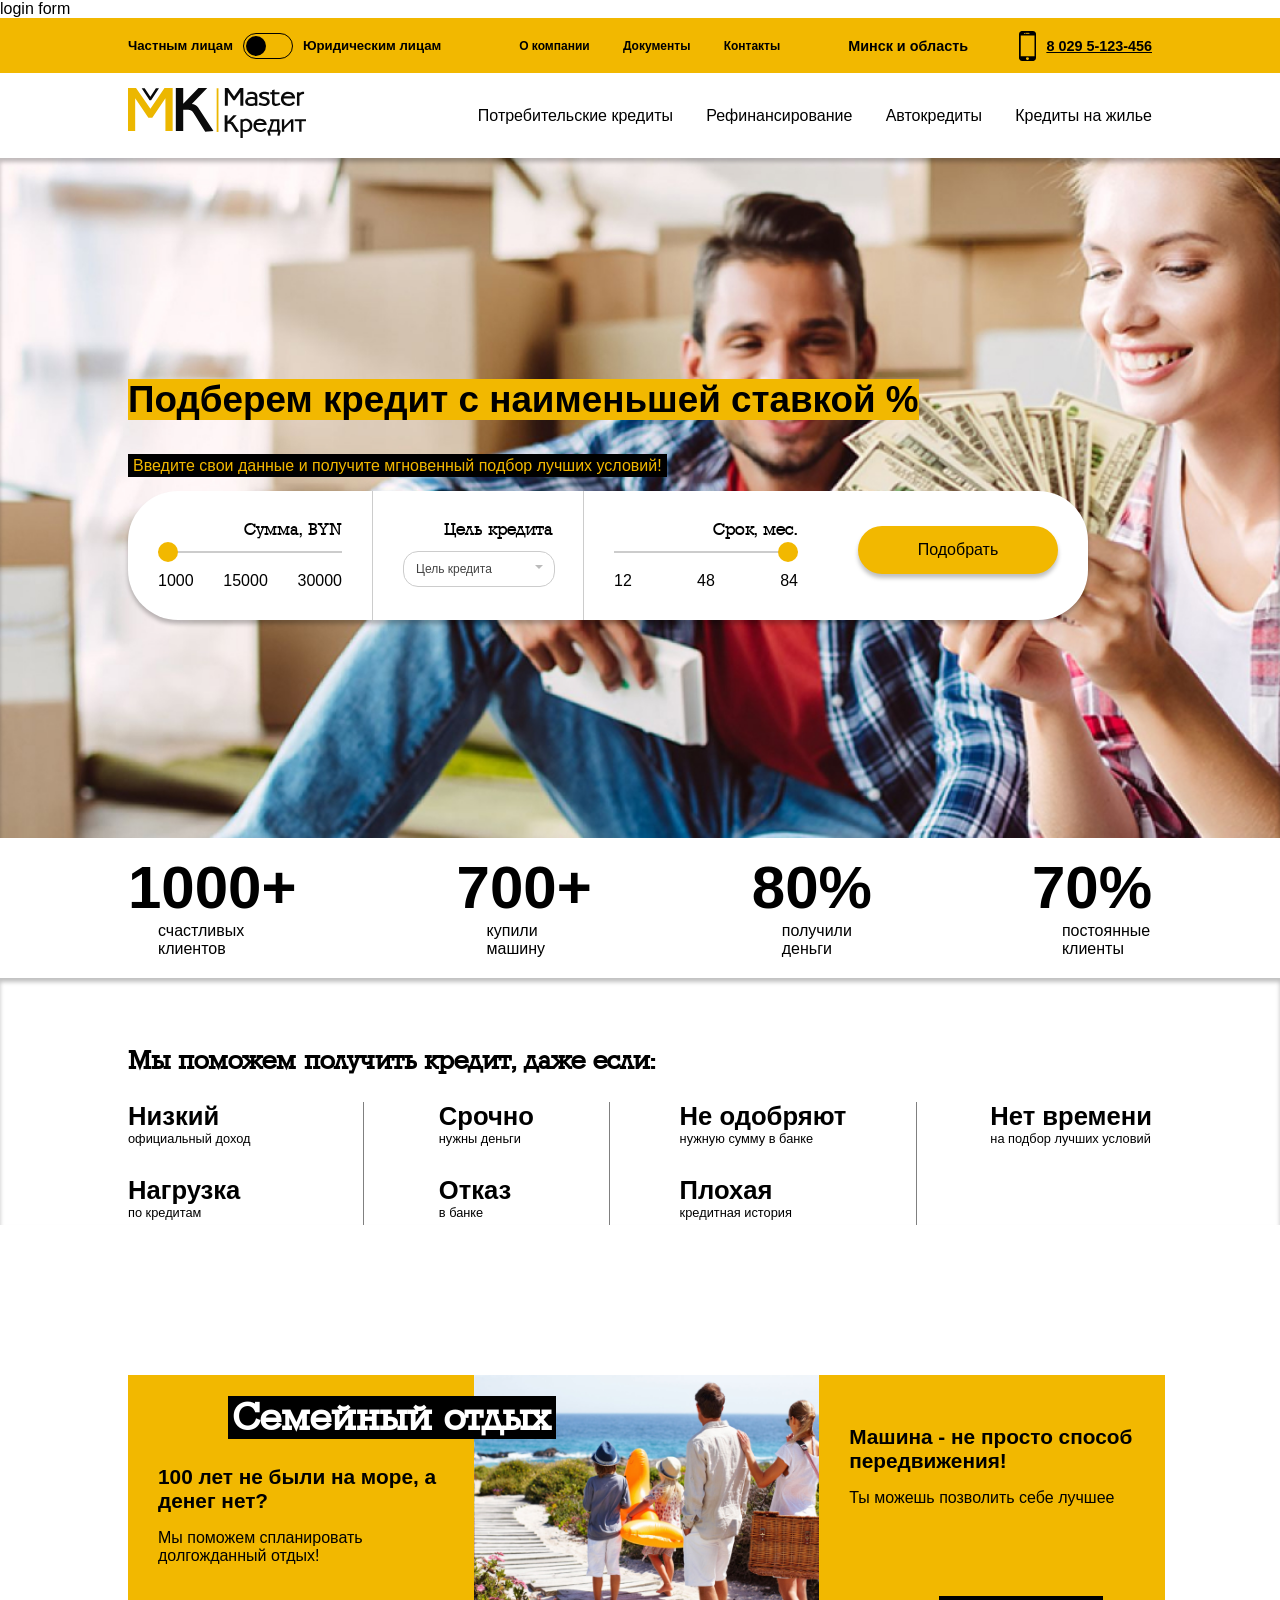
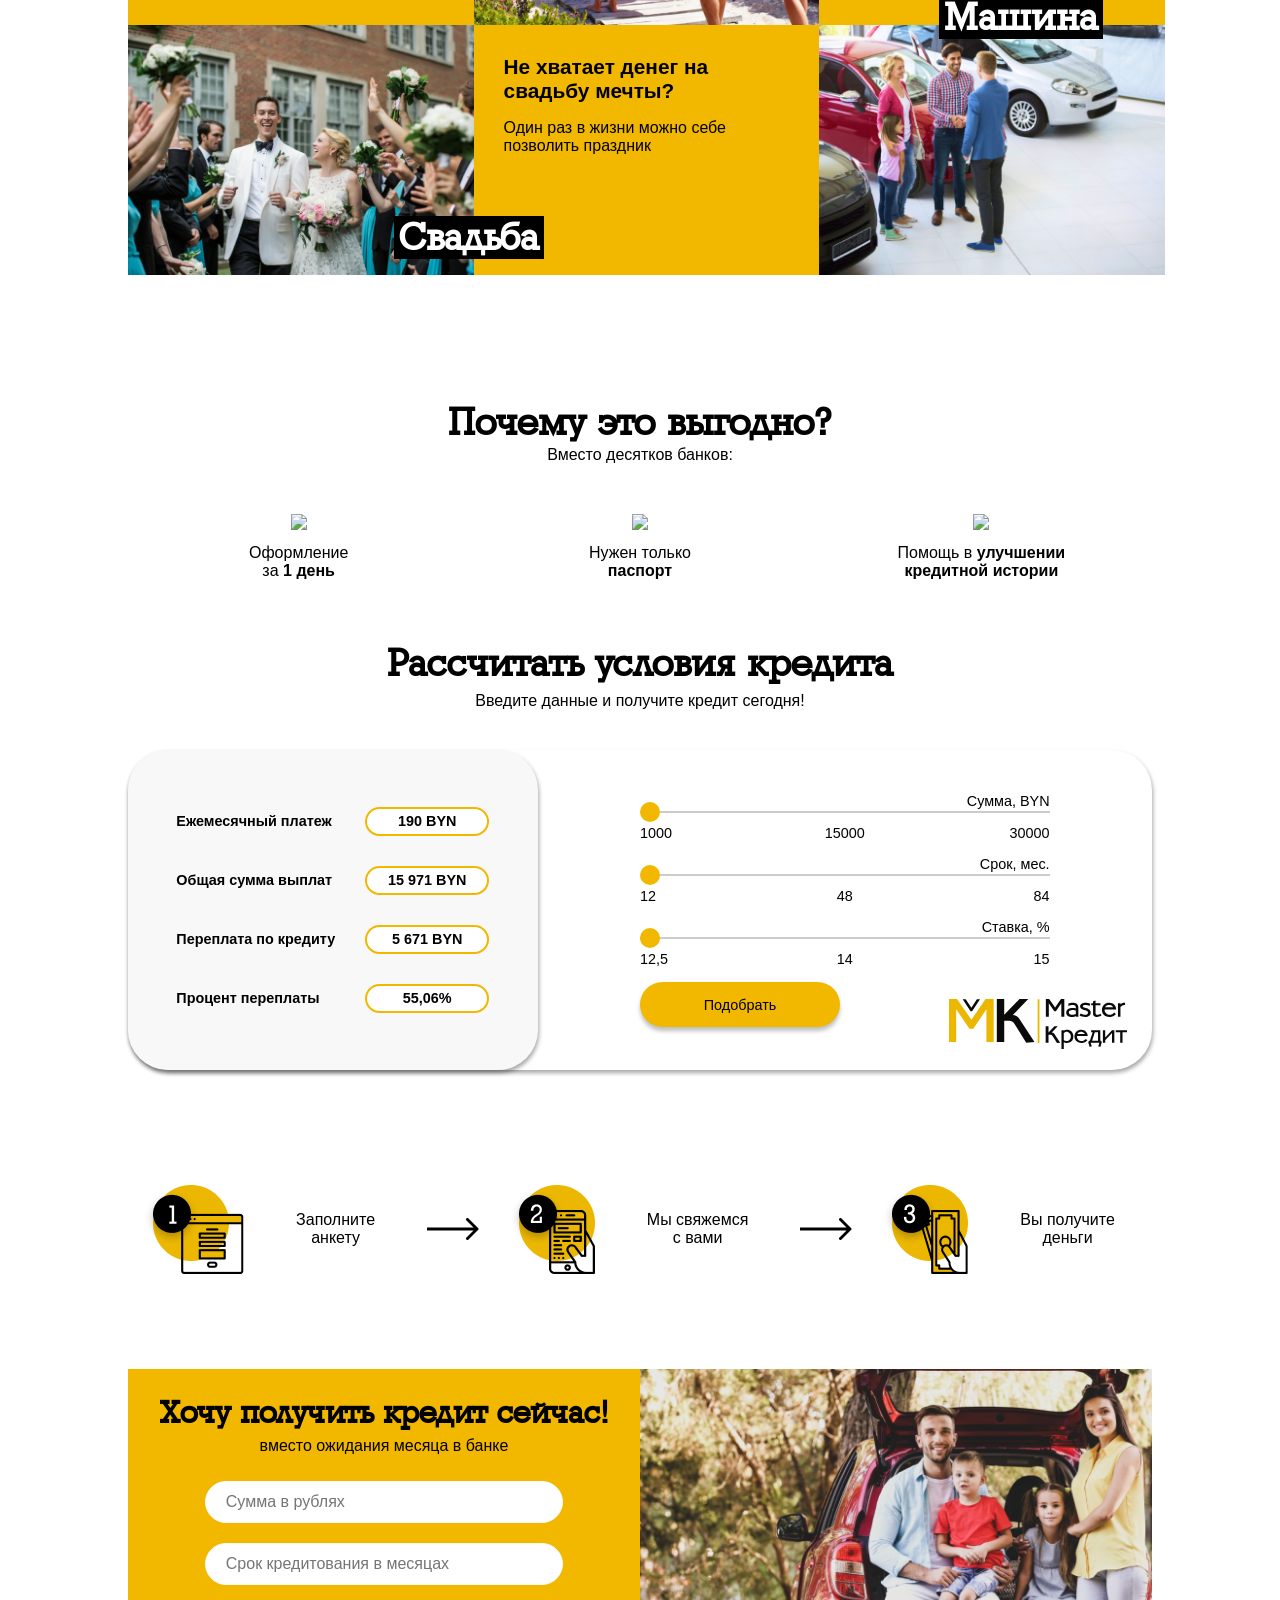
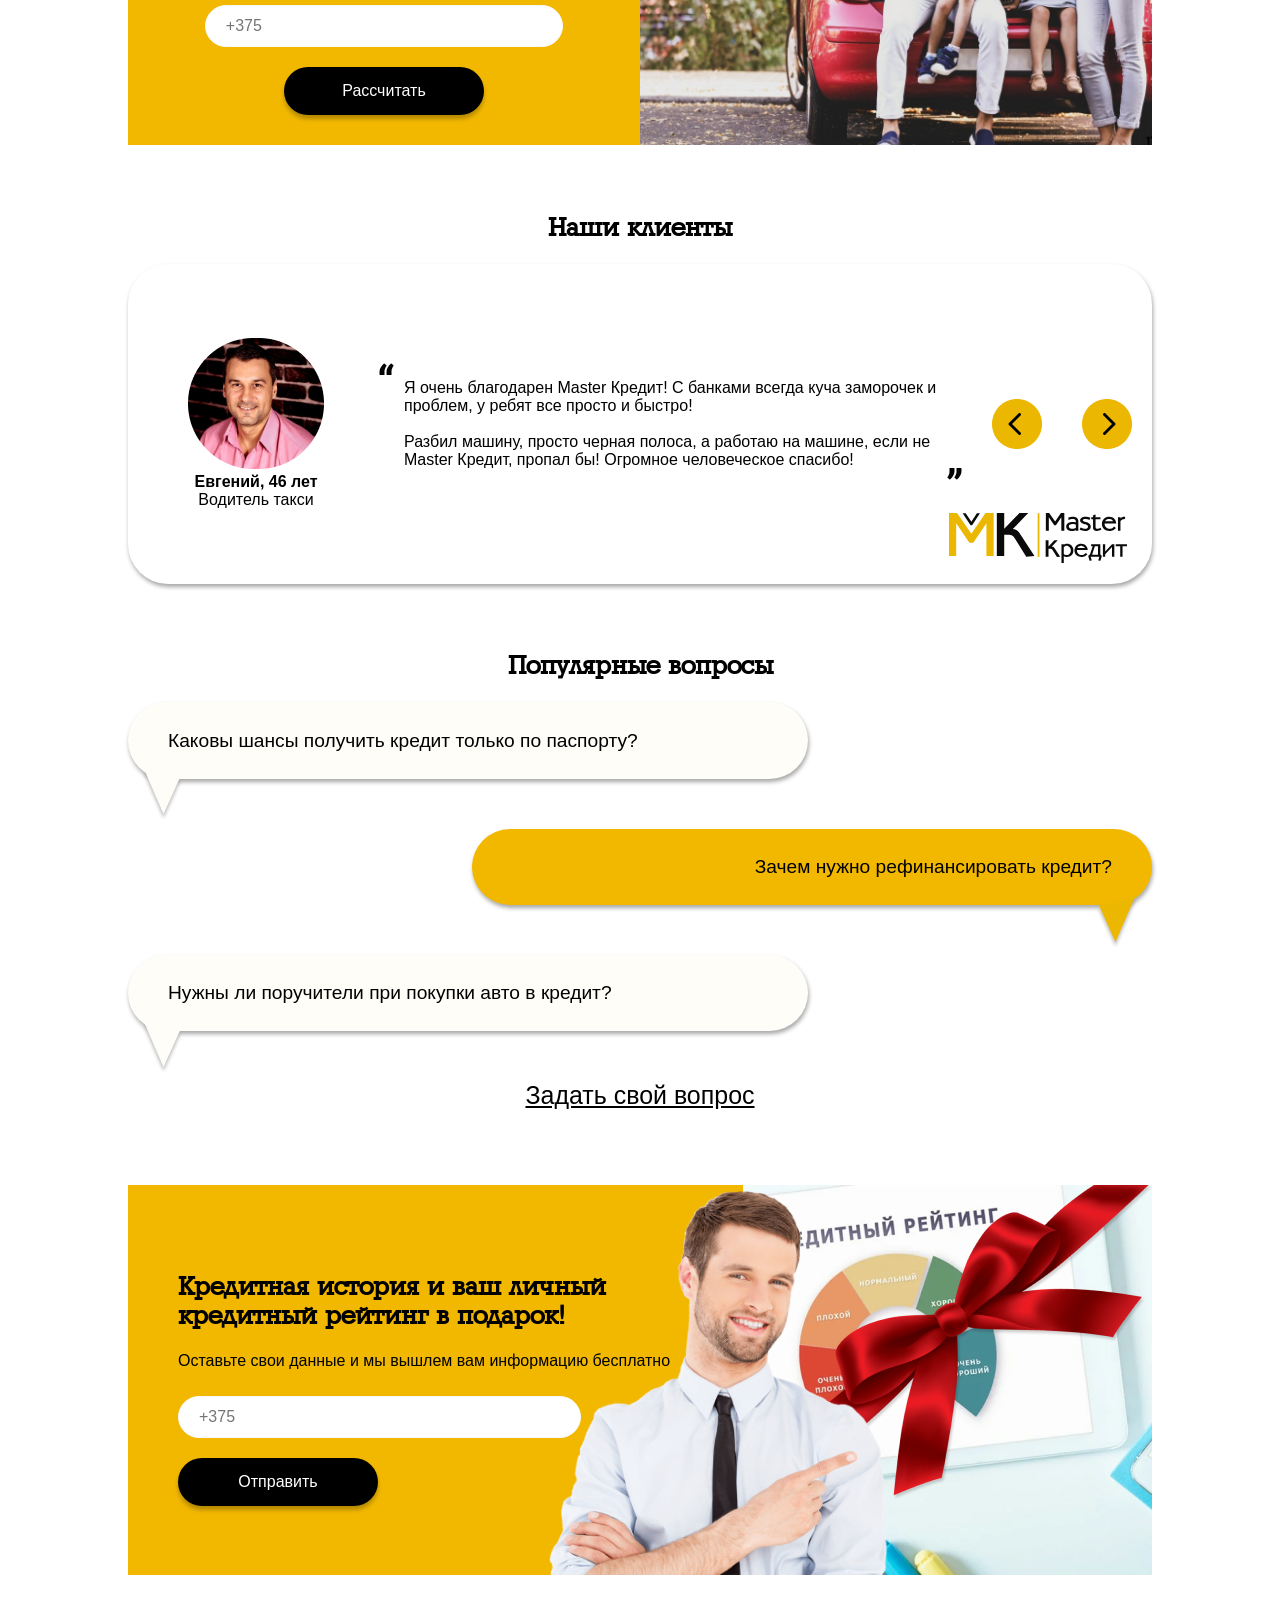
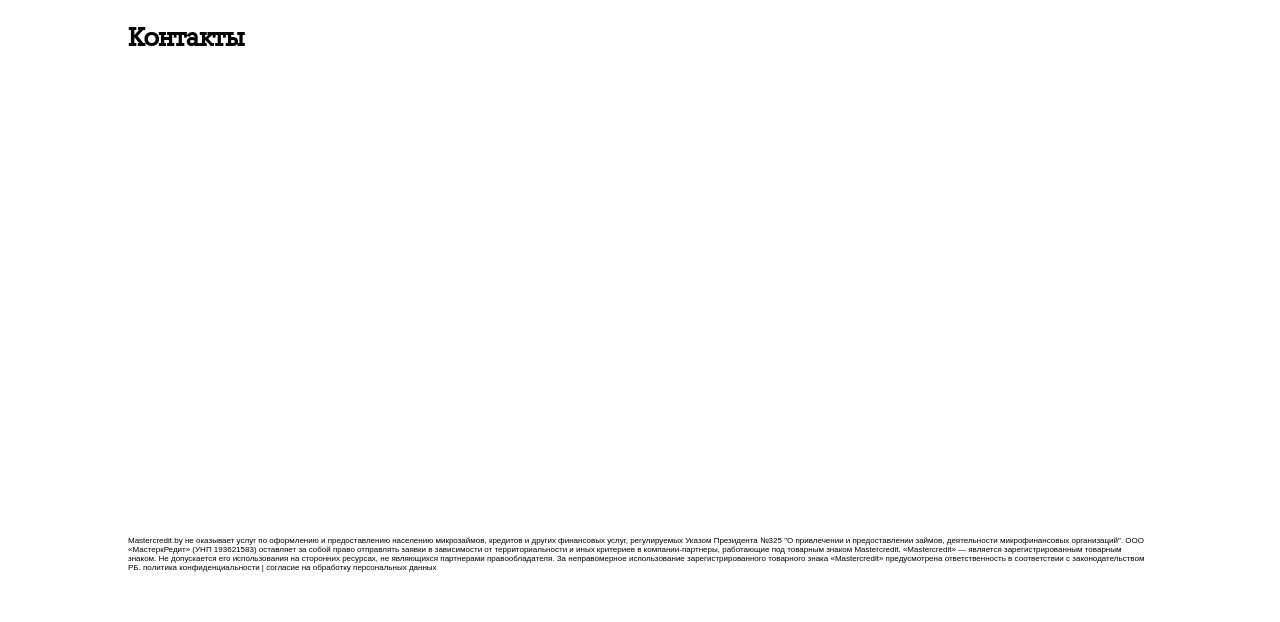
==== commit 7f74ed04: "login form" ====
--- a/index.html
+++ b/index.html
@@ -1,6 +1,6 @@
 <!DOCTYPE html>
 <html>
-<head> 
+<head>
 	<meta charset="utf-8">
 	<meta name="viewport" content="width=device-width, initial-scale=1">
 	<title>Master Кредит</title>
@@ -24,6 +24,7 @@
 </head>
 <body>
 <header>
+	login form
 	<div class="header-content">
 		<div class="yellow-nav" id="yellownav">
 			<div class="nav-content">
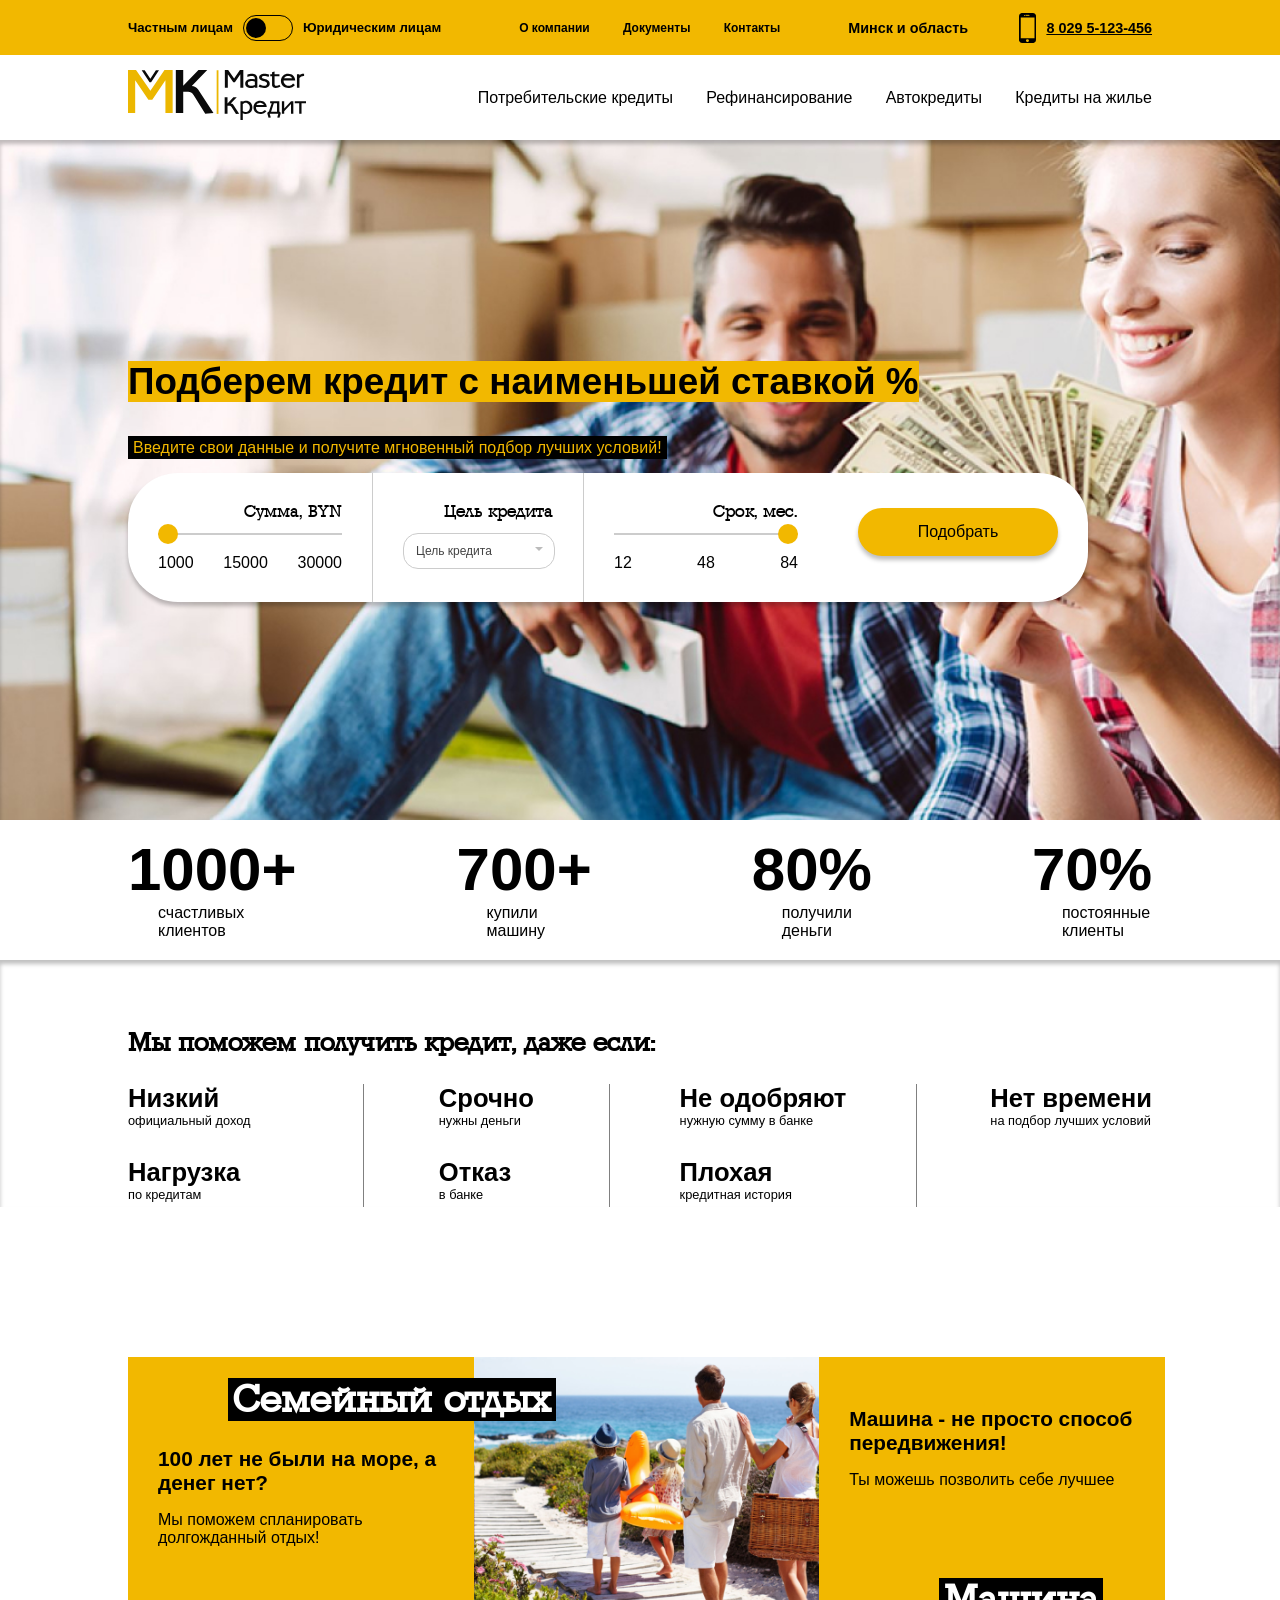
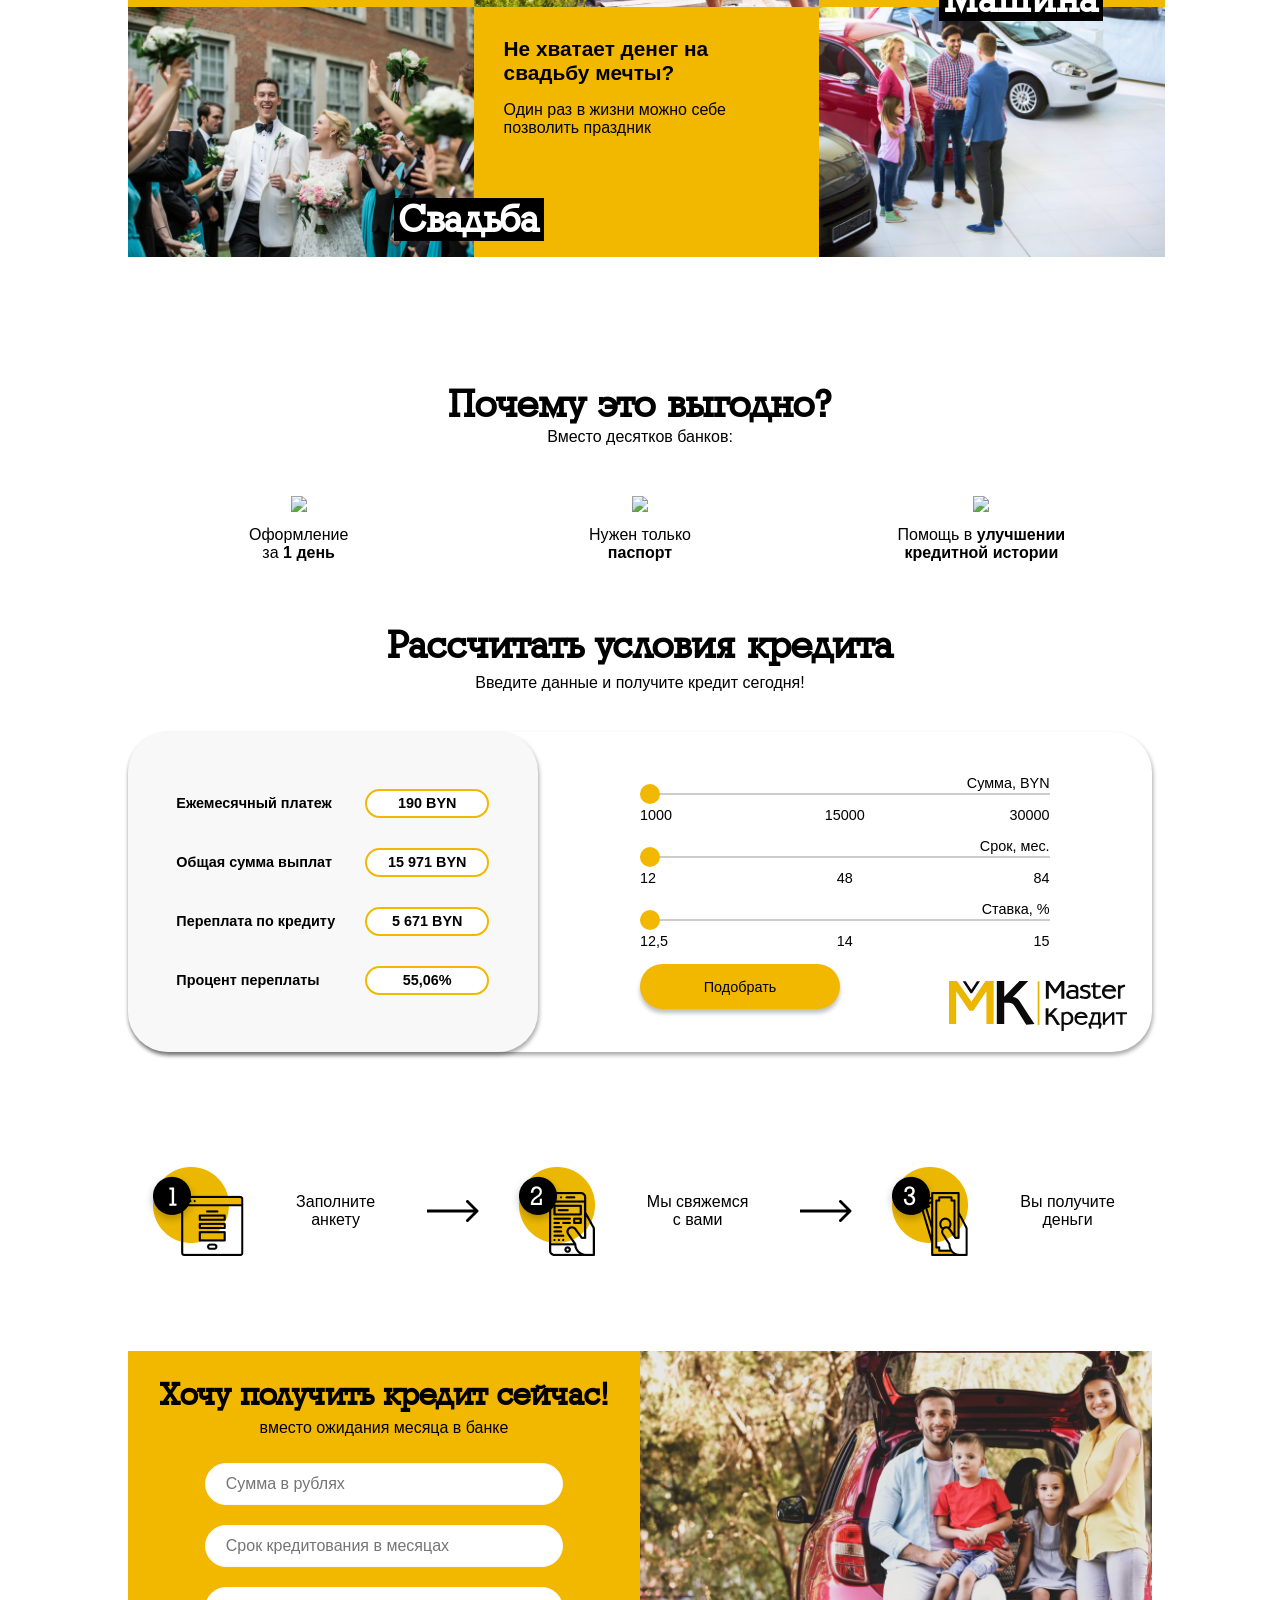
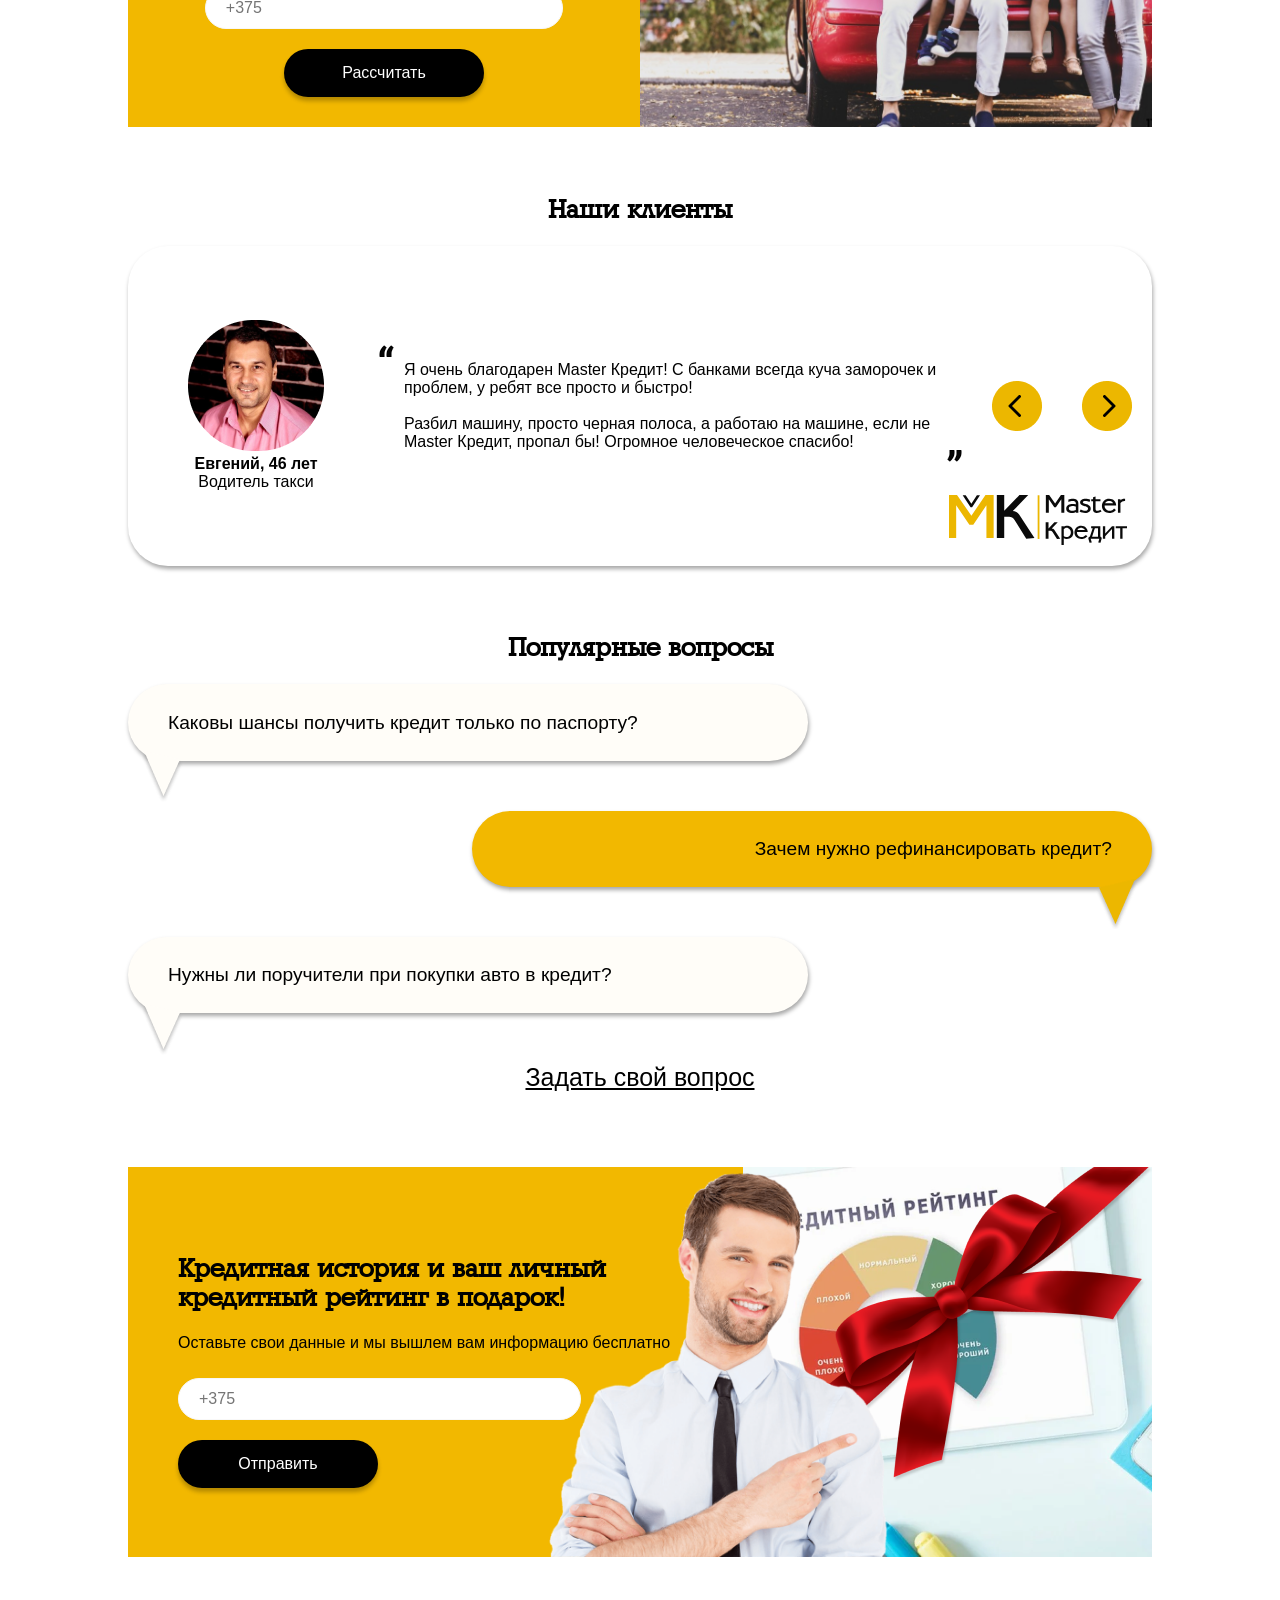
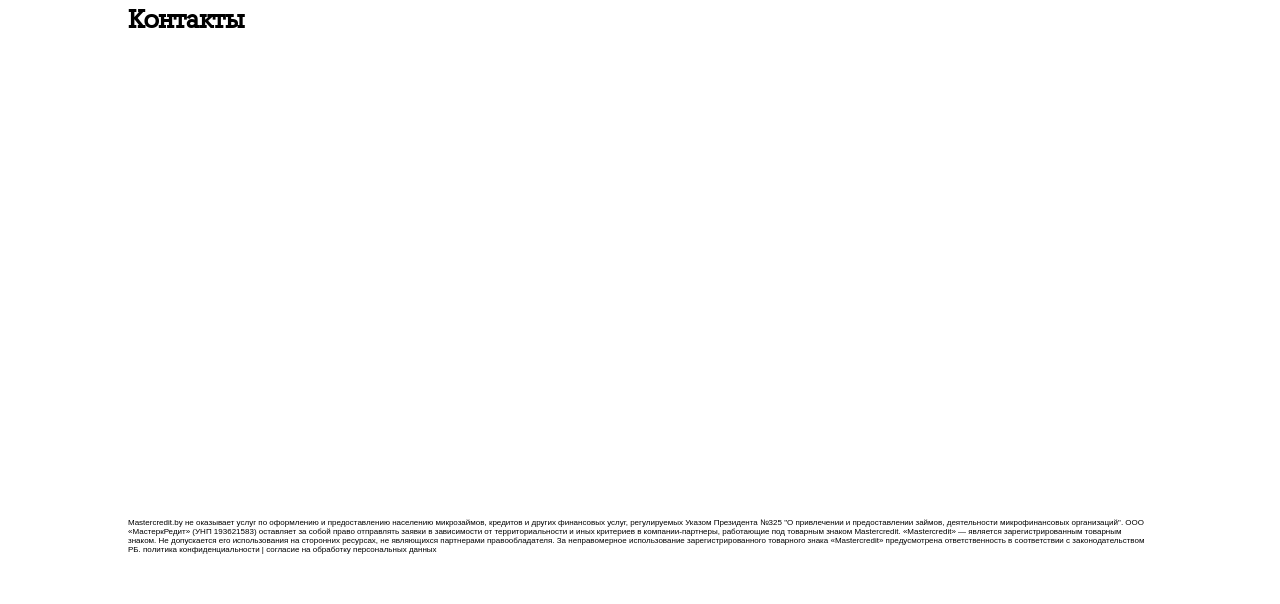
==== commit 5b8bb513: "Original version" ====
--- a/index.html
+++ b/index.html
@@ -24,7 +24,6 @@
 </head>
 <body>
 <header>
-	login form
 	<div class="header-content">
 		<div class="yellow-nav" id="yellownav">
 			<div class="nav-content">
